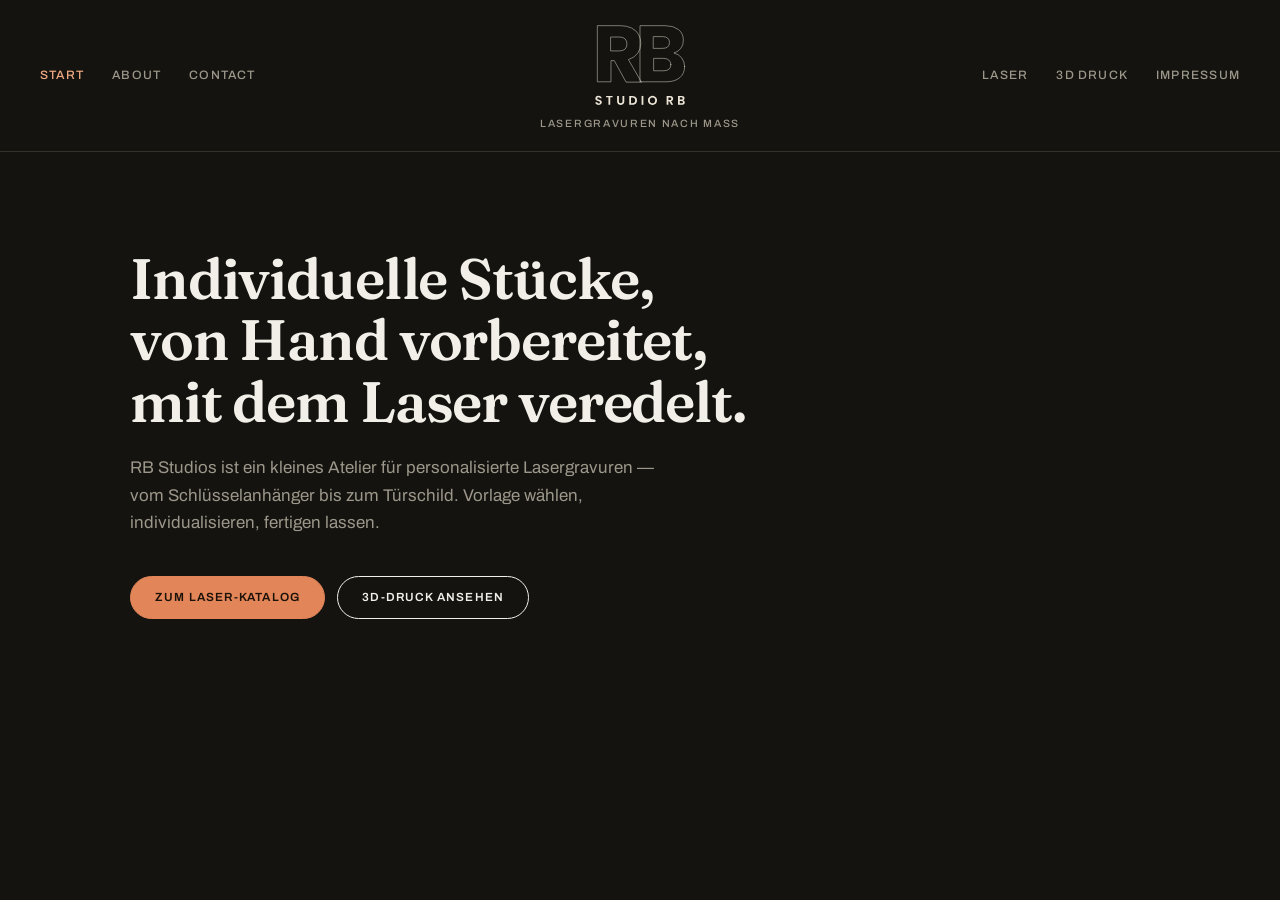
==== index.html @ 16dbaac5 "Switch to a fixed dark theme; use the stacked logo lockup in the header Dark was preferred over the " ====
<!doctype html>
<html lang="de">
<head>
  <meta charset="utf-8">
  <meta name="viewport" content="width=device-width, initial-scale=1">
  <link rel="icon" type="image/svg+xml" href="assets/logo/rb-studio-favicon.svg">
  <title>RB Studios — Lasergravuren nach Maß</title>
  <link rel="stylesheet" href="assets/css/style.css">
</head>
<body>
  <header class="site-header">
    <nav class="site-nav nav-left">
      <a href="index.html" aria-current="page">Start</a>
      <a href="about.html">About</a>
      <a href="contact.html">Contact</a>
    </nav>
    <div class="brand-block">
      <a class="brand" href="index.html">
        <img class="brand-logo" src="assets/logo/rb-studio-logo.svg" alt="Studio RB">
      </a>
      <span class="tagline">Lasergravuren nach Maß</span>
    </div>
    <nav class="site-nav nav-right">
      <a href="laser.html">Laser</a>
      <a href="3d-druck.html">3D Druck</a>
      <a href="impressum.html">Impressum</a>
    </nav>
  </header>

  <main class="home">
    <h1>Individuelle Stücke, von Hand vorbereitet, mit dem Laser veredelt.</h1>
    <p class="intro">RB Studios ist ein kleines Atelier für personalisierte Lasergravuren — vom Schlüsselanhänger bis zum Türschild. Vorlage wählen, individualisieren, fertigen lassen.</p>
    <div class="actions">
      <a class="btn primary" href="laser.html">Zum Laser-Katalog</a>
      <a class="btn" href="3d-druck.html">3D-Druck ansehen</a>
    </div>
  </main>

</body>
</html>
---- assets/css/style.css ----
@font-face {
  font-family: "Archivo";
  font-style: normal;
  font-weight: 400;
  font-display: swap;
  src: url("../fonts/archivo-400.woff2") format("woff2");
}
@font-face {
  font-family: "Archivo";
  font-style: normal;
  font-weight: 500;
  font-display: swap;
  src: url("../fonts/archivo-500.woff2") format("woff2");
}
@font-face {
  font-family: "Archivo";
  font-style: normal;
  font-weight: 600;
  font-display: swap;
  src: url("../fonts/archivo-600.woff2") format("woff2");
}
@font-face {
  font-family: "Fraunces";
  font-style: normal;
  font-weight: 600;
  font-display: swap;
  src: url("../fonts/fraunces-600.woff2") format("woff2");
}

:root {
  --bg: #14130F;
  --surface: #1C1A15;
  --surface-2: #24221B;
  --text: #F2EFE8;
  --text-muted: #9C978A;
  --border: #34312A;
  --accent: #E28558;
  --accent-ink: #F0AA84;
  --accent-contrast: #1A1108;

  --font-display: "Fraunces", ui-serif, Georgia, serif;
  --font-body: "Archivo", -apple-system, "Segoe UI", sans-serif;

  --radius-lg: 24px;
  --radius-md: 16px;
}

* { box-sizing: border-box; }

html, body {
  margin: 0;
  background: var(--bg);
  color: var(--text);
}

body {
  font-family: var(--font-body);
  font-size: 16px;
  line-height: 1.6;
  -webkit-font-smoothing: antialiased;
}

@media (prefers-reduced-motion: reduce) {
  * { transition: none !important; animation: none !important; }
}

a { color: var(--accent-ink); }

.site-header {
  display: grid;
  grid-template-columns: 1fr auto 1fr;
  align-items: center;
  gap: 16px;
  padding: 18px 40px;
  border-bottom: 1px solid var(--border);
}

.site-nav {
  display: flex;
  gap: 28px;
  list-style: none;
  margin: 0;
  padding: 0;
}

.site-nav.nav-left { justify-self: start; }
.site-nav.nav-right { justify-self: end; }

.site-nav a {
  font-family: var(--font-body);
  font-weight: 500;
  font-size: .76rem;
  text-transform: uppercase;
  letter-spacing: .1em;
  text-decoration: none;
  color: var(--text-muted);
  transition: color .15s ease;
}

.site-nav a:hover { color: var(--text); }
.site-nav a[aria-current="page"] { color: var(--accent-ink); }

.brand-block {
  justify-self: center;
  display: flex;
  flex-direction: column;
  align-items: center;
  gap: 6px;
}

.brand {
  display: block;
  line-height: 0;
}

.brand-logo {
  height: 92px;
  width: auto;
  display: block;
}

.tagline {
  font-family: var(--font-body);
  font-weight: 500;
  font-size: .66rem;
  text-transform: uppercase;
  letter-spacing: .16em;
  color: var(--text-muted);
}

@media (max-width: 760px) {
  .site-header {
    grid-template-columns: 1fr;
    justify-items: center;
    gap: 14px;
    padding: 24px;
  }
  .site-nav.nav-left, .site-nav.nav-right {
    justify-self: center;
    gap: 20px;
    flex-wrap: wrap;
    justify-content: center;
  }
}

main {
  max-width: 1100px;
  margin: 0 auto;
  padding: 64px 40px 100px;
}

/* ---------- home ---------- */
main.home {
  padding-top: 96px;
  padding-bottom: 120px;
}

.home h1 {
  font-family: var(--font-display);
  font-weight: 600;
  font-size: clamp(2.3rem, 1.8rem + 2.2vw, 3.6rem);
  line-height: 1.08;
  letter-spacing: -.02em;
  max-width: 17ch;
  margin: 0 0 22px;
  text-wrap: balance;
}

.home .intro {
  color: var(--text-muted);
  max-width: 54ch;
  font-size: 1.06rem;
  margin: 0 0 40px;
}

.home .actions {
  margin-top: 0;
  flex-wrap: wrap;
}

/* ---------- simple content pages ---------- */
main.page {
  max-width: 720px;
}

main.page h1 {
  font-family: var(--font-display);
  font-weight: 600;
  font-size: clamp(2rem, 1.7rem + 1.2vw, 2.6rem);
  letter-spacing: -.02em;
  margin: 0 0 24px;
}

main.page p {
  color: var(--text-muted);
  font-size: 1.02rem;
  max-width: 60ch;
  margin: 0 0 16px;
}

main.page .placeholder-note {
  margin-top: 32px;
  padding: 16px 20px;
  border-radius: var(--radius-md);
  background: var(--surface-2);
  color: var(--text-muted);
  font-size: .88rem;
}

/* ---------- catalog grid ---------- */
.catalog h1 {
  font-family: var(--font-display);
  font-weight: 600;
  font-size: clamp(2.1rem, 1.7rem + 1.6vw, 2.9rem);
  line-height: 1.08;
  letter-spacing: -.02em;
  margin: 0 0 14px;
  text-wrap: balance;
}

.catalog .intro {
  color: var(--text-muted);
  max-width: 52ch;
  font-size: 1.02rem;
  margin: 0 0 56px;
}

.product-grid {
  display: grid;
  grid-template-columns: repeat(auto-fit, minmax(250px, 1fr));
  column-gap: 32px;
  row-gap: 48px;
}

.product-card {
  display: flex;
  flex-direction: column;
}

.product-card .thumb {
  aspect-ratio: 5 / 4;
  width: 100%;
  display: block;
  background: var(--surface-2);
  object-fit: cover;
  border-radius: var(--radius-lg);
  margin-bottom: 18px;
  transition: opacity .2s ease;
}

.product-card:hover .thumb { opacity: .85; }

.product-card .body {
  display: flex;
  flex-direction: column;
  gap: 4px;
}

.product-card h2 {
  font-family: var(--font-body);
  font-weight: 600;
  font-size: 1.02rem;
  margin: 0;
  letter-spacing: -.01em;
}

.product-card .price {
  font-family: var(--font-body);
  font-weight: 500;
  font-size: .92rem;
  color: var(--accent-ink);
  font-variant-numeric: tabular-nums;
  margin: 0 0 4px;
}

.product-card .desc {
  color: var(--text-muted);
  font-size: .88rem;
  line-height: 1.5;
  margin: 0 0 16px;
}

/* ---------- buttons ---------- */
.btn {
  display: inline-flex;
  align-items: center;
  justify-content: center;
  align-self: flex-start;
  border: 1px solid var(--text);
  border-radius: 999px;
  padding: 11px 24px;
  font-family: var(--font-body);
  font-weight: 600;
  font-size: .74rem;
  text-transform: uppercase;
  letter-spacing: .1em;
  text-decoration: none;
  text-align: center;
  cursor: pointer;
  background: transparent;
  color: var(--text);
  transition: background .18s ease, color .18s ease, border-color .18s ease;
}

.btn:hover {
  background: var(--text);
  color: var(--bg);
}

.btn:focus-visible { outline: 2px solid var(--accent); outline-offset: 2px; }

.btn.primary {
  background: var(--accent);
  border-color: var(--accent);
  color: var(--accent-contrast);
}

.btn.primary:hover {
  background: var(--accent-ink);
  border-color: var(--accent-ink);
  color: var(--accent-contrast);
}

.btn:disabled {
  opacity: .45;
  cursor: not-allowed;
}

/* ---------- product / customizer page ---------- */
.back-link {
  display: inline-block;
  margin-bottom: 32px;
  font-family: var(--font-body);
  font-weight: 500;
  font-size: .78rem;
  letter-spacing: .04em;
  text-decoration: none;
  color: var(--text-muted);
}

.product-layout {
  display: grid;
  grid-template-columns: minmax(280px, 500px) 1fr;
  gap: 56px;
  align-items: start;
}

@media (max-width: 760px) {
  .product-layout { grid-template-columns: 1fr; }
}

.preview-panel {
  background: var(--surface);
  border: 1px solid var(--border);
  padding: 20px;
  border-radius: var(--radius-lg);
  overflow: hidden;
}

.preview-panel canvas {
  width: 100%;
  height: auto;
  display: block;
  background: var(--surface-2);
  border-radius: var(--radius-md);
}

.preview-caption {
  font-size: .82rem;
  color: var(--text-muted);
  line-height: 1.5;
  margin: 16px 4px 0;
}

.customizer-form h1 {
  font-family: var(--font-display);
  font-weight: 600;
  font-size: clamp(1.7rem, 1.4rem + 1vw, 2.2rem);
  letter-spacing: -.01em;
  margin: 0 0 6px;
}

.customizer-form .price {
  font-family: var(--font-body);
  font-weight: 500;
  color: var(--accent-ink);
  font-size: 1.05rem;
  margin: 0 0 36px;
}

.field {
  margin-bottom: 26px;
}

.field label {
  display: block;
  font-family: var(--font-body);
  font-size: .74rem;
  font-weight: 600;
  text-transform: uppercase;
  letter-spacing: .08em;
  color: var(--text-muted);
  margin-bottom: 10px;
}

.field .hint {
  display: block;
  font-size: .78rem;
  text-transform: none;
  letter-spacing: normal;
  color: var(--text-muted);
  font-weight: 400;
  margin-top: 6px;
}

.field input[type="text"] {
  width: 100%;
  padding: 13px 18px;
  border: 1.5px solid transparent;
  border-radius: var(--radius-md);
  background: var(--surface-2);
  color: var(--text);
  font-family: var(--font-body);
  font-size: 1rem;
  transition: border-color .15s ease;
}

.field input[type="text"]:focus-visible {
  outline: none;
  border-color: var(--accent);
}

.field input[type="file"] {
  width: 100%;
  padding: 12px 16px;
  border: 1.5px solid transparent;
  border-radius: var(--radius-md);
  background: var(--surface-2);
  color: var(--text);
  font-family: var(--font-body);
  font-size: .9rem;
}

.field input[type="file"]:focus-visible {
  outline: none;
  border-color: var(--accent);
}

.checkbox-field {
  display: flex;
  align-items: center;
  gap: 10px;
  margin: 28px 0;
  font-family: var(--font-body);
  font-size: .88rem;
  accent-color: var(--accent);
}

.actions {
  display: flex;
  gap: 12px;
  margin-top: 8px;
}
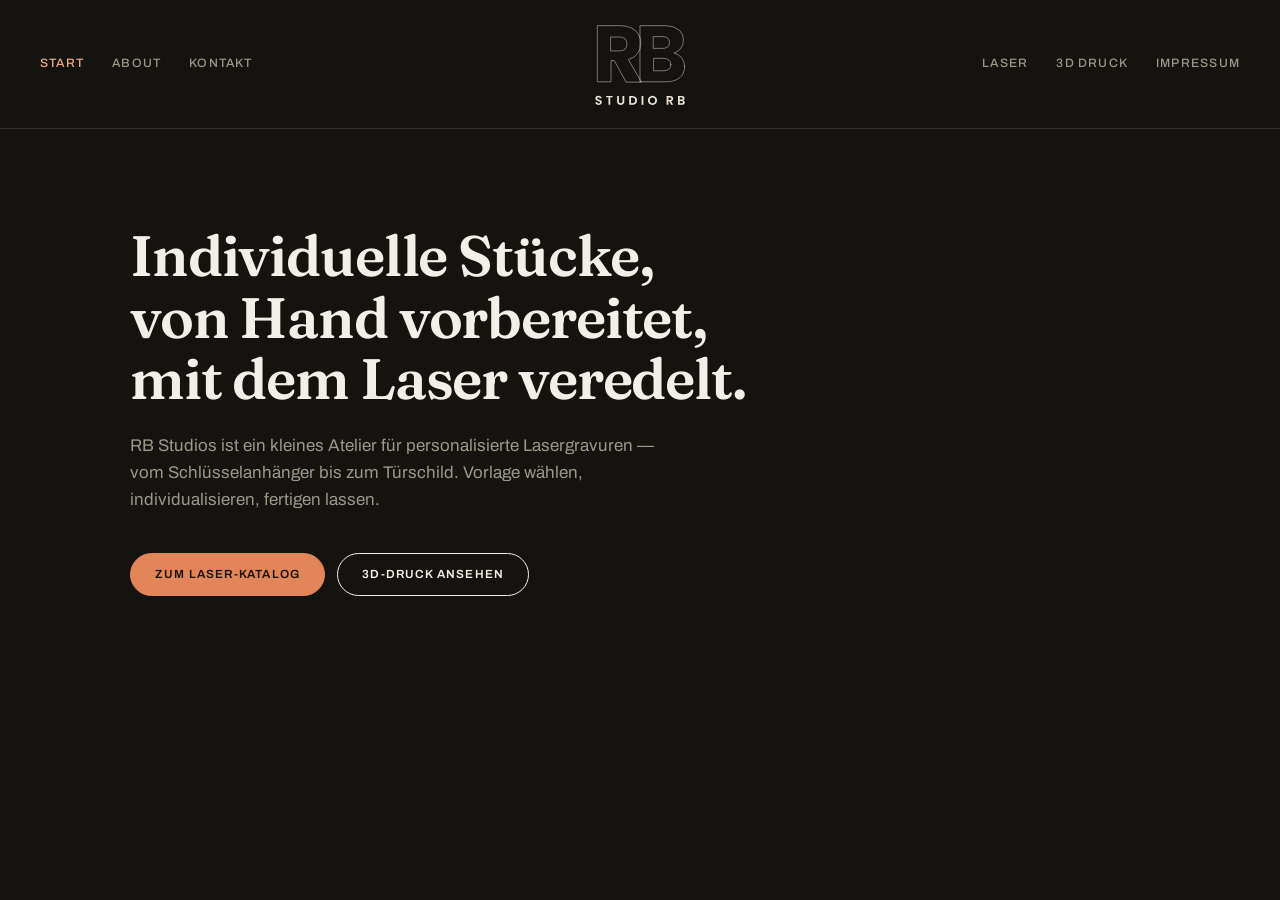
==== commit cb1470e4: "Add ordering flow, drop header tagline, rename Contact to Kontakt Product page gets a "Jetzt bestell" ====
--- a/index.html
+++ b/index.html
@@ -12,13 +12,12 @@
     <nav class="site-nav nav-left">
       <a href="index.html" aria-current="page">Start</a>
       <a href="about.html">About</a>
-      <a href="contact.html">Contact</a>
+      <a href="contact.html">Kontakt</a>
     </nav>
     <div class="brand-block">
       <a class="brand" href="index.html">
         <img class="brand-logo" src="assets/logo/rb-studio-logo.svg" alt="Studio RB">
       </a>
-      <span class="tagline">Lasergravuren nach Maß</span>
     </div>
     <nav class="site-nav nav-right">
       <a href="laser.html">Laser</a>
--- a/assets/css/style.css
+++ b/assets/css/style.css
@@ -207,6 +207,44 @@
   font-size: .88rem;
 }
 
+main.page .price {
+  font-family: var(--font-body);
+  font-weight: 500;
+  color: var(--accent-ink);
+  font-size: 1.1rem;
+  margin: 0 0 24px;
+}
+
+#order-values {
+  list-style: none;
+  margin: 0 0 28px;
+  padding: 0;
+  display: flex;
+  flex-direction: column;
+  gap: 14px;
+}
+
+#order-values li {
+  padding: 14px 18px;
+  background: var(--surface-2);
+  border-radius: var(--radius-md);
+  font-size: .95rem;
+}
+
+.order-thumb {
+  max-width: 200px;
+  border-radius: var(--radius-md);
+  margin-top: 8px;
+  display: block;
+}
+
+#order-confirmation:not([hidden]) {
+  display: flex;
+  flex-direction: column;
+  align-items: flex-start;
+  gap: 20px;
+}
+
 /* ---------- catalog grid ---------- */
 .catalog h1 {
   font-family: var(--font-display);
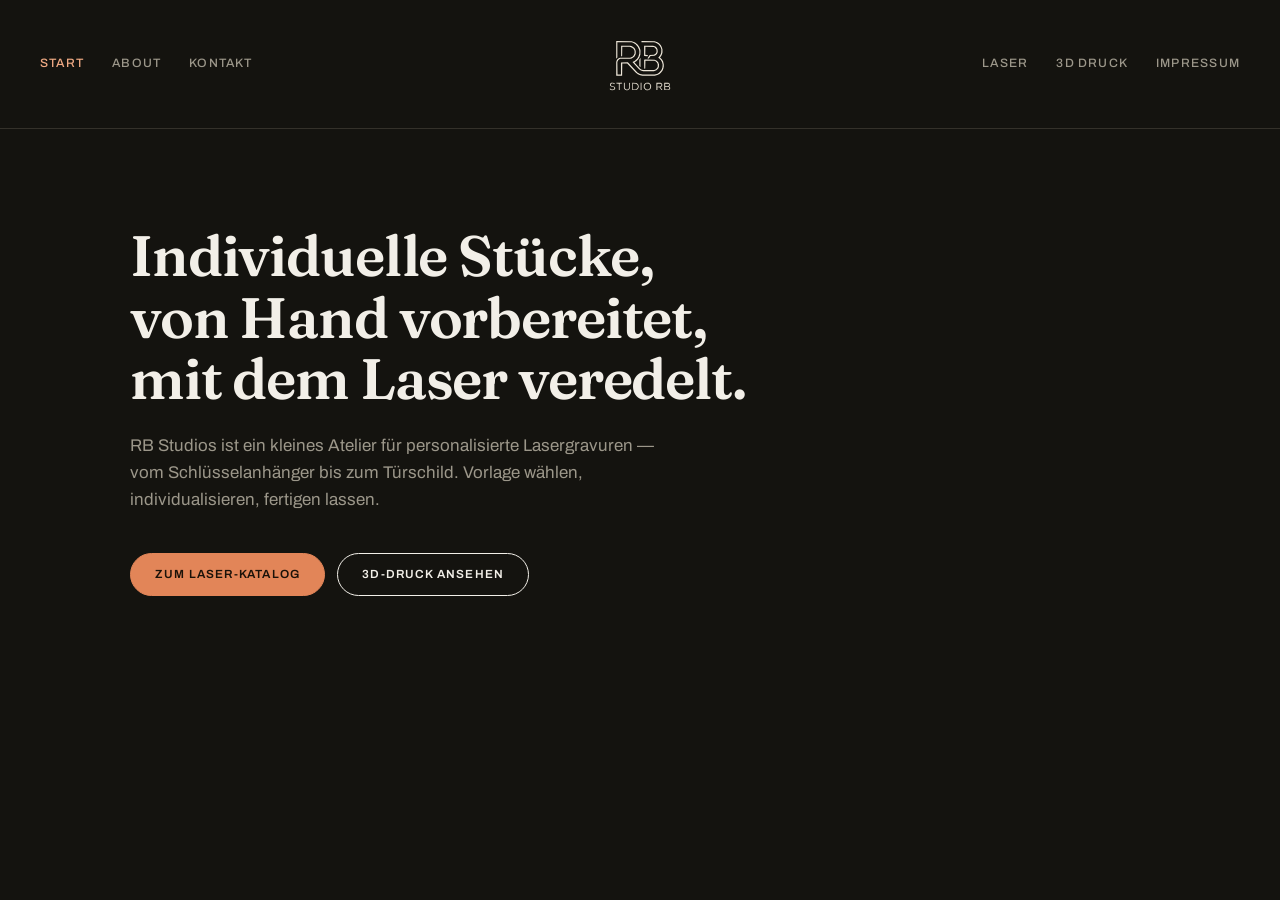
==== commit 67a2c100: "Add mobile hamburger menu, replacing the stacked mobile header On narrow screens the header now show" ====
--- a/index.html
+++ b/index.html
@@ -9,6 +9,9 @@
 </head>
 <body>
   <header class="site-header">
+    <button class="menu-toggle" id="menu-toggle" aria-label="Menü öffnen" aria-expanded="false">
+      <span></span><span></span><span></span>
+    </button>
     <nav class="site-nav nav-left">
       <a href="index.html" aria-current="page">Start</a>
       <a href="about.html">About</a>
@@ -24,6 +27,14 @@
       <a href="3d-druck.html">3D Druck</a>
       <a href="impressum.html">Impressum</a>
     </nav>
+    <nav class="mobile-nav" id="mobile-nav" hidden>
+      <a href="index.html" aria-current="page">Start</a>
+      <a href="about.html">About</a>
+      <a href="contact.html">Kontakt</a>
+      <a href="laser.html">Laser</a>
+      <a href="3d-druck.html">3D Druck</a>
+      <a href="impressum.html">Impressum</a>
+    </nav>
   </header>
 
   <main class="home">
@@ -35,5 +46,6 @@
     </div>
   </main>
 
+  <script src="assets/js/nav.js"></script>
 </body>
 </html>
--- a/assets/css/style.css
+++ b/assets/css/style.css
@@ -128,19 +128,65 @@
   color: var(--text-muted);
 }
 
+.menu-toggle {
+  display: none;
+  flex-direction: column;
+  justify-content: center;
+  gap: 5px;
+  width: 26px;
+  height: 26px;
+  border: none;
+  background: none;
+  padding: 0;
+  cursor: pointer;
+  justify-self: start;
+}
+
+.menu-toggle span {
+  display: block;
+  height: 2px;
+  width: 100%;
+  background: var(--text);
+  border-radius: 1px;
+}
+
+.mobile-nav {
+  display: none;
+}
+
 @media (max-width: 760px) {
   .site-header {
-    grid-template-columns: 1fr;
-    justify-items: center;
-    gap: 14px;
-    padding: 24px;
+    grid-template-columns: 26px 1fr 26px;
+    padding: 18px 20px;
   }
   .site-nav.nav-left, .site-nav.nav-right {
-    justify-self: center;
-    gap: 20px;
-    flex-wrap: wrap;
-    justify-content: center;
+    display: none;
   }
+  .menu-toggle {
+    display: flex;
+  }
+  .brand-logo {
+    height: 64px;
+  }
+  .mobile-nav:not([hidden]) {
+    grid-column: 1 / -1;
+    display: flex;
+    flex-direction: column;
+    border-bottom: 1px solid var(--border);
+    background: var(--surface);
+  }
+  .mobile-nav a {
+    padding: 16px 24px;
+    border-top: 1px solid var(--border);
+    text-decoration: none;
+    font-family: var(--font-body);
+    font-weight: 500;
+    font-size: .82rem;
+    text-transform: uppercase;
+    letter-spacing: .08em;
+    color: var(--text-muted);
+  }
+  .mobile-nav a[aria-current="page"] { color: var(--accent-ink); }
 }
 
 main {
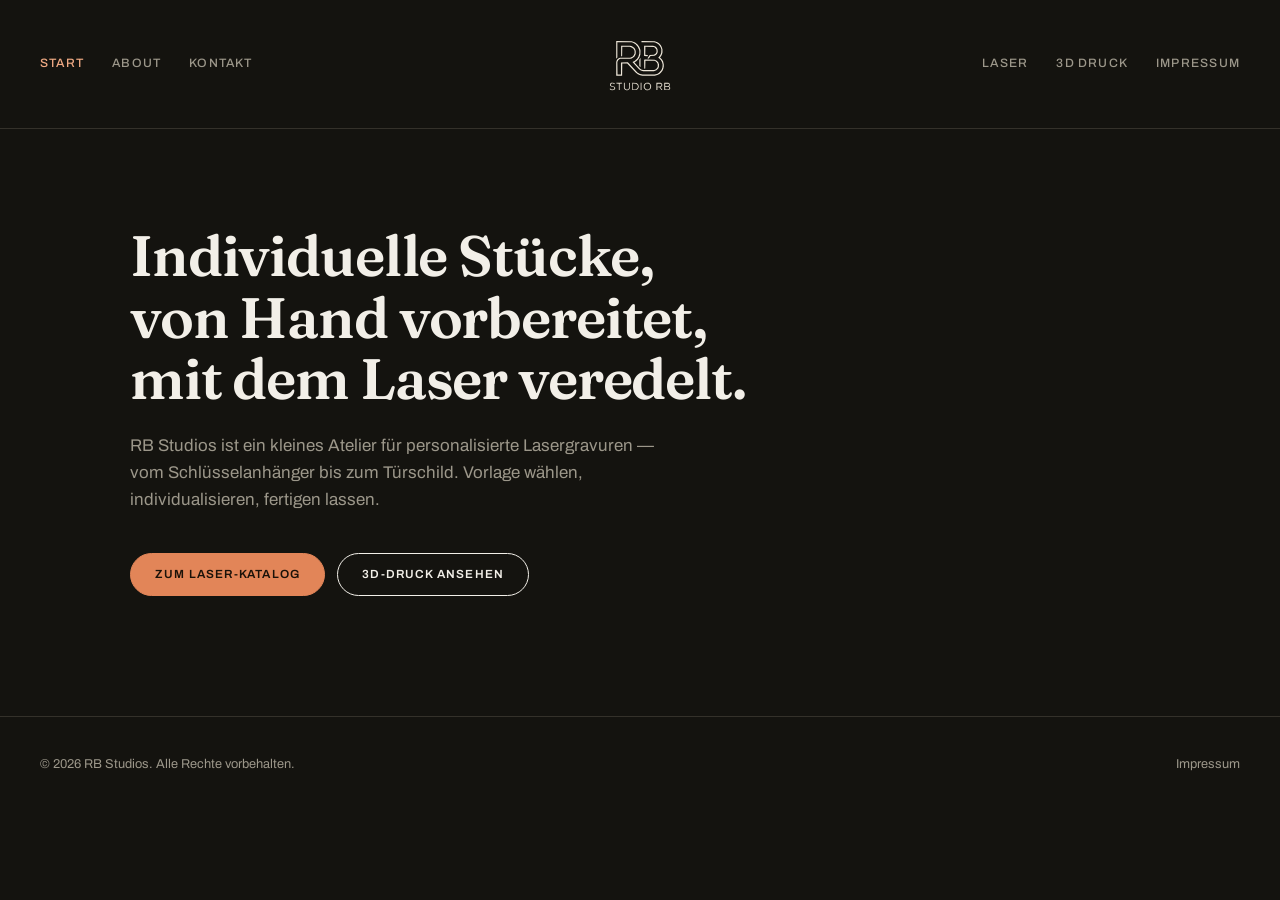
==== commit 768eb73a: "Make the header sticky and add a footer with copyright and Impressum link Header stays pinned while " ====
--- a/index.html
+++ b/index.html
@@ -46,6 +46,11 @@
     </div>
   </main>
 
+  <footer class="site-footer">
+    <p>&copy; <span id="copyright-year"></span> RB Studios. Alle Rechte vorbehalten.</p>
+    <a href="impressum.html">Impressum</a>
+  </footer>
+
   <script src="assets/js/nav.js"></script>
 </body>
 </html>
--- a/assets/css/style.css
+++ b/assets/css/style.css
@@ -73,6 +73,10 @@
   gap: 16px;
   padding: 18px 40px;
   border-bottom: 1px solid var(--border);
+  position: sticky;
+  top: 0;
+  z-index: 100;
+  background: var(--bg);
 }
 
 .site-nav {
@@ -244,6 +248,53 @@
   margin: 0 0 16px;
 }
 
+main.page .lede {
+  font-family: var(--font-display);
+  font-style: italic;
+  font-weight: 600;
+  font-size: 1.4rem;
+  color: var(--text);
+  line-height: 1.35;
+  max-width: 20ch;
+  margin: 0 0 32px;
+  text-wrap: balance;
+}
+
+main.page address {
+  font-style: normal;
+  color: var(--text-muted);
+  font-size: 1.02rem;
+  line-height: 1.6;
+  margin: 0 0 16px;
+}
+
+main.page h2 {
+  font-family: var(--font-body);
+  font-weight: 600;
+  font-size: 1.05rem;
+  color: var(--text);
+  letter-spacing: -.005em;
+  margin: 40px 0 10px;
+  padding-top: 24px;
+  border-top: 1px solid var(--border);
+}
+
+main.page h2:first-of-type {
+  margin-top: 32px;
+}
+
+main.page h3 {
+  font-family: var(--font-body);
+  font-weight: 600;
+  font-size: .92rem;
+  color: var(--text);
+  margin: 22px 0 8px;
+}
+
+main.page a {
+  color: var(--accent-ink);
+}
+
 main.page .placeholder-note {
   margin-top: 32px;
   padding: 16px 20px;
@@ -337,6 +388,7 @@
 .product-card .body {
   display: flex;
   flex-direction: column;
+  flex: 1;
   gap: 4px;
 }
 
@@ -362,6 +414,15 @@
   font-size: .88rem;
   line-height: 1.5;
   margin: 0 0 16px;
+  min-height: 3em;
+  display: -webkit-box;
+  -webkit-line-clamp: 2;
+  -webkit-box-orient: vertical;
+  overflow: hidden;
+}
+
+.product-card .btn {
+  margin-top: auto;
 }
 
 /* ---------- buttons ---------- */
@@ -422,6 +483,54 @@
   color: var(--text-muted);
 }
 
+.gallery {
+  margin-bottom: 40px;
+  max-width: 500px;
+}
+
+.gallery-main {
+  width: 100%;
+  aspect-ratio: 5 / 4;
+  object-fit: cover;
+  border-radius: var(--radius-lg);
+  background: var(--surface-2);
+  display: block;
+}
+
+.gallery-thumbs {
+  display: flex;
+  gap: 10px;
+  margin-top: 12px;
+  flex-wrap: wrap;
+}
+
+.gallery-thumb {
+  width: 64px;
+  height: 64px;
+  padding: 0;
+  border: 1.5px solid transparent;
+  border-radius: var(--radius-md);
+  overflow: hidden;
+  background: none;
+  cursor: pointer;
+}
+
+.gallery-thumb img {
+  width: 100%;
+  height: 100%;
+  object-fit: cover;
+  display: block;
+}
+
+.gallery-thumb.active {
+  border-color: var(--accent);
+}
+
+.empty-catalog {
+  color: var(--text-muted);
+  font-size: 1rem;
+}
+
 .product-layout {
   display: grid;
   grid-template-columns: minmax(280px, 500px) 1fr;
@@ -497,7 +606,10 @@
   margin-top: 6px;
 }
 
-.field input[type="text"] {
+.field input[type="text"],
+.field input[type="email"],
+.field textarea,
+.field select {
   width: 100%;
   padding: 13px 18px;
   border: 1.5px solid transparent;
@@ -509,7 +621,15 @@
   transition: border-color .15s ease;
 }
 
-.field input[type="text"]:focus-visible {
+.field textarea {
+  min-height: 140px;
+  resize: vertical;
+}
+
+.field input[type="text"]:focus-visible,
+.field input[type="email"]:focus-visible,
+.field textarea:focus-visible,
+.field select:focus-visible {
   outline: none;
   border-color: var(--accent);
 }
@@ -545,3 +665,61 @@
   gap: 12px;
   margin-top: 8px;
 }
+
+/* ---------- contact form ---------- */
+.contact-form {
+  max-width: 560px;
+  margin-top: 28px;
+}
+
+.form-row {
+  display: grid;
+  grid-template-columns: 1fr 1fr;
+  gap: 16px;
+}
+
+@media (max-width: 600px) {
+  .form-row {
+    grid-template-columns: 1fr;
+  }
+}
+
+.form-status {
+  margin-top: 24px;
+  padding: 14px 20px;
+  border-radius: var(--radius-md);
+  background: var(--surface-2);
+  color: var(--text-muted);
+  font-size: .88rem;
+  max-width: 560px;
+}
+
+/* ---------- footer ---------- */
+.site-footer {
+  border-top: 1px solid var(--border);
+  padding: 24px 40px;
+  display: flex;
+  align-items: center;
+  justify-content: space-between;
+  flex-wrap: wrap;
+  gap: 12px;
+  font-family: var(--font-body);
+  font-size: .8rem;
+  color: var(--text-muted);
+}
+
+.site-footer a {
+  color: var(--text-muted);
+  text-decoration: none;
+}
+
+.site-footer a:hover {
+  color: var(--text);
+}
+
+@media (max-width: 600px) {
+  .site-footer {
+    justify-content: center;
+    text-align: center;
+  }
+}
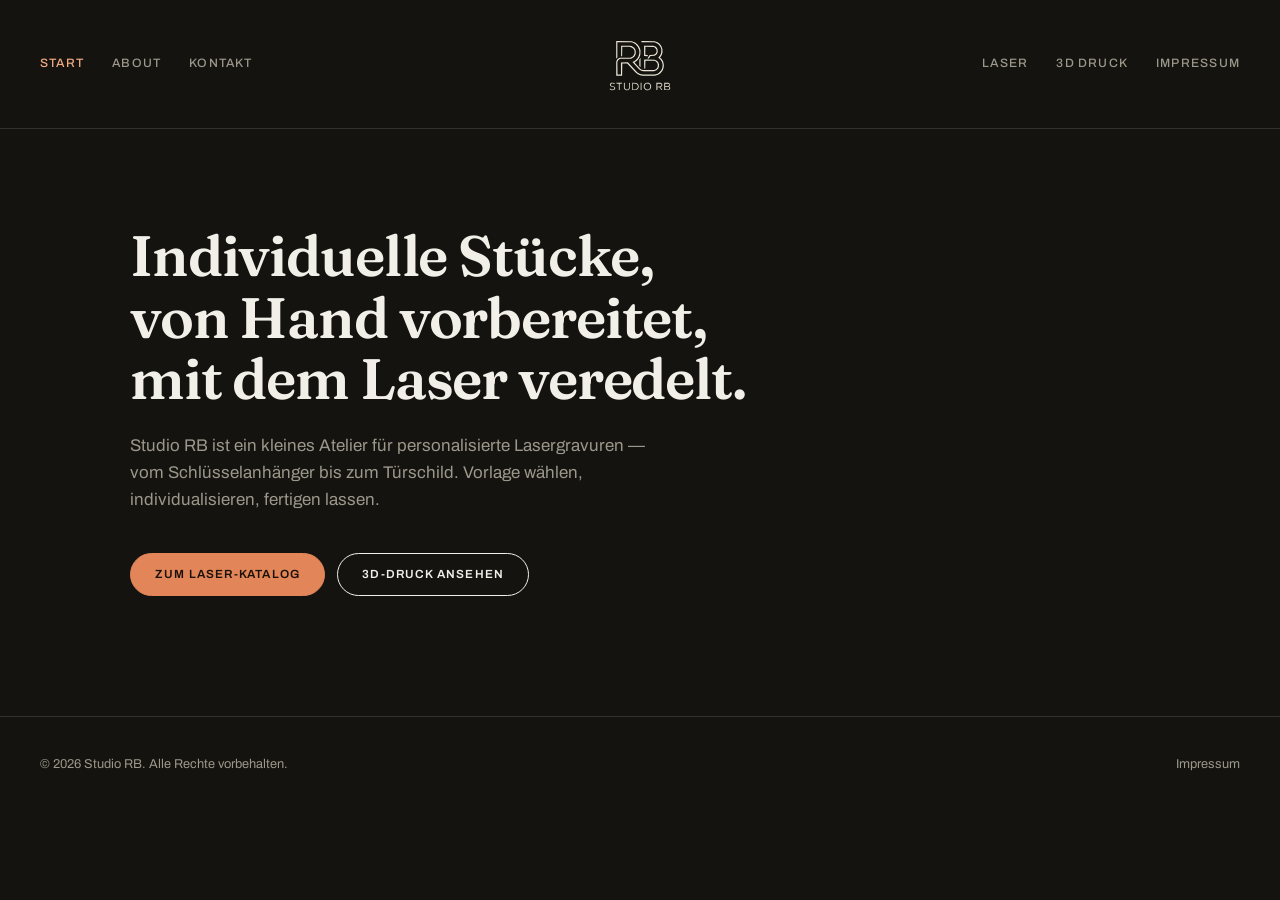
==== commit 064366b0: "Echte Laser-Produkte aus der Kalkulation importieren, Markenname korrigieren 8 echte Laser-Produkte " ====
--- a/index.html
+++ b/index.html
@@ -4,7 +4,7 @@
   <meta charset="utf-8">
   <meta name="viewport" content="width=device-width, initial-scale=1">
   <link rel="icon" type="image/svg+xml" href="assets/logo/rb-studio-favicon.svg">
-  <title>RB Studios — Lasergravuren nach Maß</title>
+  <title>Studio RB — Lasergravuren nach Maß</title>
   <link rel="stylesheet" href="assets/css/style.css">
 </head>
 <body>
@@ -39,7 +39,7 @@
 
   <main class="home">
     <h1>Individuelle Stücke, von Hand vorbereitet, mit dem Laser veredelt.</h1>
-    <p class="intro">RB Studios ist ein kleines Atelier für personalisierte Lasergravuren — vom Schlüsselanhänger bis zum Türschild. Vorlage wählen, individualisieren, fertigen lassen.</p>
+    <p class="intro">Studio RB ist ein kleines Atelier für personalisierte Lasergravuren — vom Schlüsselanhänger bis zum Türschild. Vorlage wählen, individualisieren, fertigen lassen.</p>
     <div class="actions">
       <a class="btn primary" href="laser.html">Zum Laser-Katalog</a>
       <a class="btn" href="3d-druck.html">3D-Druck ansehen</a>
@@ -47,7 +47,7 @@
   </main>
 
   <footer class="site-footer">
-    <p>&copy; <span id="copyright-year"></span> RB Studios. Alle Rechte vorbehalten.</p>
+    <p>&copy; <span id="copyright-year"></span> Studio RB. Alle Rechte vorbehalten.</p>
     <a href="impressum.html">Impressum</a>
   </footer>
 
--- a/assets/css/style.css
+++ b/assets/css/style.css
@@ -409,6 +409,16 @@
   margin: 0 0 4px;
 }
 
+.product-card .stock {
+  font-size: .78rem;
+  color: var(--text-muted);
+  margin: 0 0 10px;
+}
+
+.product-card .stock.out {
+  color: var(--accent-ink);
+}
+
 .product-card .desc {
   color: var(--text-muted);
   font-size: .88rem;
@@ -578,7 +588,42 @@
   font-weight: 500;
   color: var(--accent-ink);
   font-size: 1.05rem;
-  margin: 0 0 36px;
+  margin: 0 0 20px;
+  font-variant-numeric: tabular-nums;
+}
+
+.tier-table {
+  list-style: none;
+  margin: 0 0 20px;
+  padding: 0;
+  display: flex;
+  flex-direction: column;
+  gap: 6px;
+}
+
+.tier-table li {
+  display: flex;
+  justify-content: space-between;
+  padding: 9px 16px;
+  background: var(--surface-2);
+  border-radius: var(--radius-md);
+  font-size: .85rem;
+  color: var(--text-muted);
+  font-variant-numeric: tabular-nums;
+}
+
+.stock-note {
+  font-size: .82rem;
+  color: var(--text-muted);
+  margin: 0 0 24px;
+}
+
+.stock-note.out {
+  color: var(--accent-ink);
+}
+
+.qty-field input[type="number"] {
+  max-width: 120px;
 }
 
 .field {
@@ -608,6 +653,7 @@
 
 .field input[type="text"],
 .field input[type="email"],
+.field input[type="number"],
 .field textarea,
 .field select {
   width: 100%;
@@ -628,6 +674,7 @@
 
 .field input[type="text"]:focus-visible,
 .field input[type="email"]:focus-visible,
+.field input[type="number"]:focus-visible,
 .field textarea:focus-visible,
 .field select:focus-visible {
   outline: none;
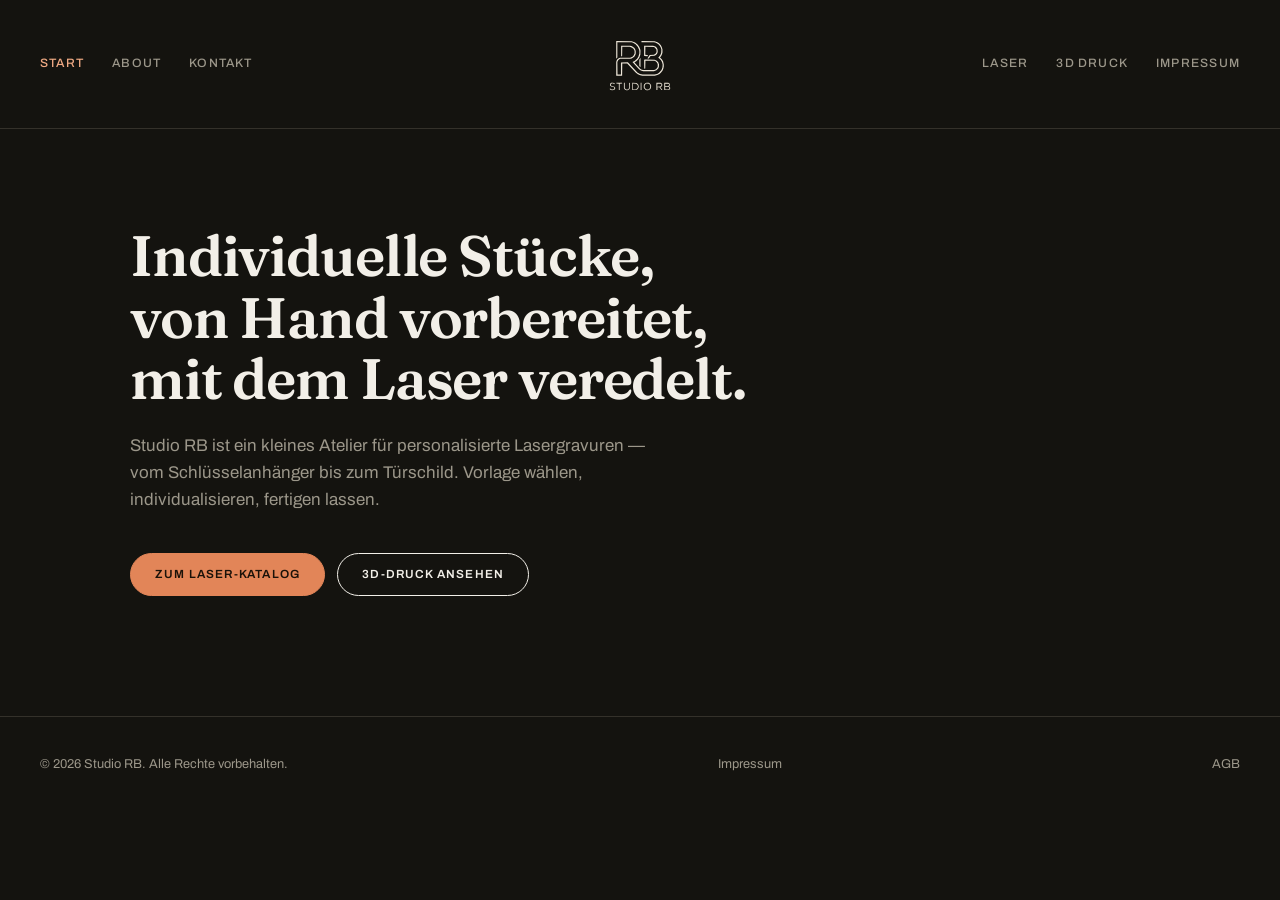
==== commit 8bb14f03: "AGB-Entwurf hinzufügen, im Footer aller Seiten verlinken Enthält Regelungen zu Vertragsschluss, Pers" ====
--- a/index.html
+++ b/index.html
@@ -49,6 +49,7 @@
   <footer class="site-footer">
     <p>&copy; <span id="copyright-year"></span> Studio RB. Alle Rechte vorbehalten.</p>
     <a href="impressum.html">Impressum</a>
+    <a href="agb.html">AGB</a>
   </footer>
 
   <script src="assets/js/nav.js"></script>
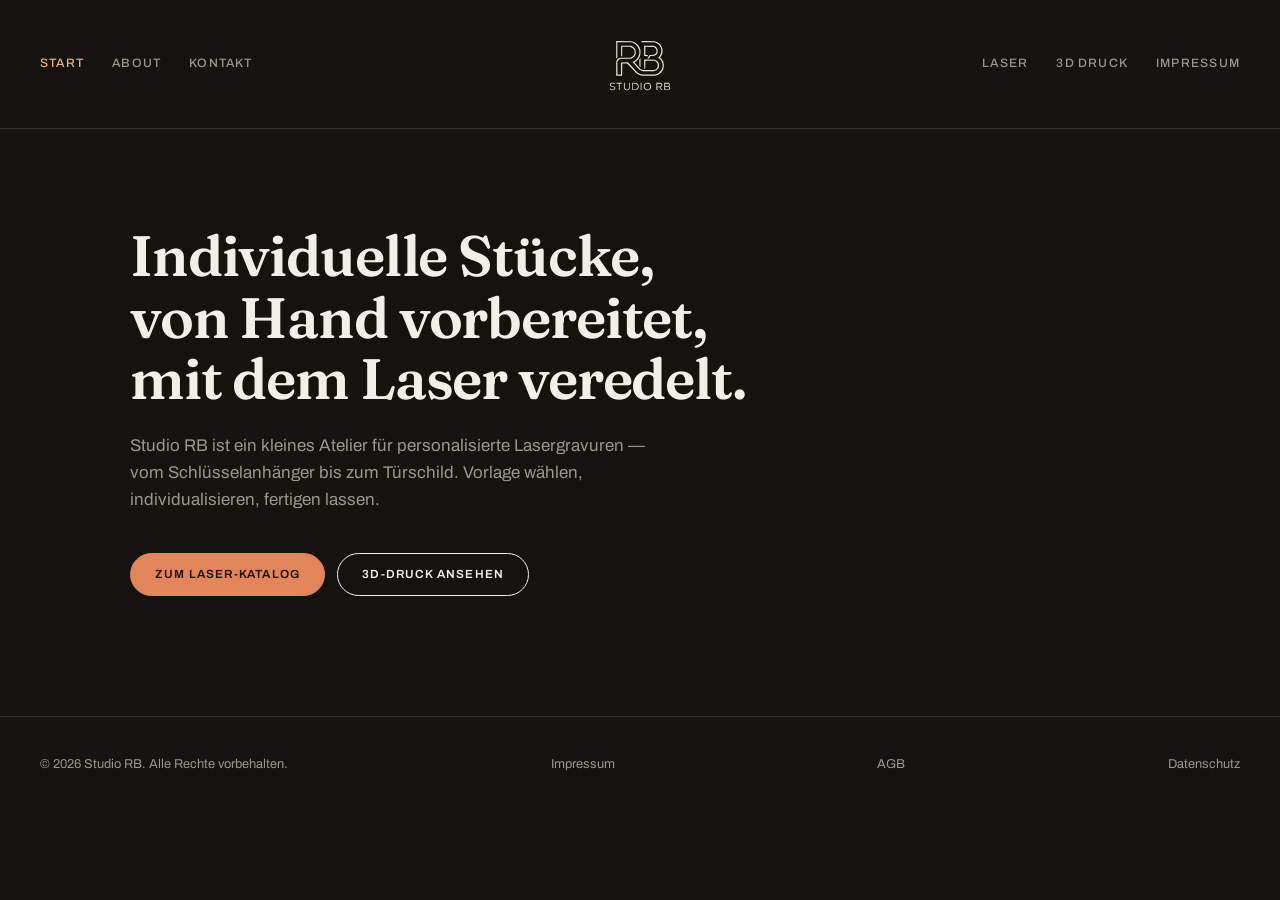
==== commit 523f742f: "KI-Bildvorschau (Google Gemini via Cloudflare Worker) und Datenschutzerklärung hinzufügen Neue Produ" ====
--- a/index.html
+++ b/index.html
@@ -50,6 +50,7 @@
     <p>&copy; <span id="copyright-year"></span> Studio RB. Alle Rechte vorbehalten.</p>
     <a href="impressum.html">Impressum</a>
     <a href="agb.html">AGB</a>
+    <a href="datenschutz.html">Datenschutz</a>
   </footer>
 
   <script src="assets/js/nav.js"></script>
--- a/assets/css/style.css
+++ b/assets/css/style.css
@@ -713,6 +713,76 @@
   margin-top: 8px;
 }
 
+/* ---------- KI-Vorschau ---------- */
+.ai-preview {
+  margin-top: 40px;
+  padding-top: 32px;
+  border-top: 1px solid var(--border);
+}
+
+.ai-preview h2 {
+  font-family: var(--font-display);
+  font-weight: 600;
+  font-size: 1.3rem;
+  margin: 0 0 20px;
+}
+
+.ai-status {
+  font-size: .85rem;
+  color: var(--text-muted);
+  margin: 14px 0 0;
+}
+
+.ai-status.error {
+  color: var(--accent-ink);
+}
+
+.ai-result {
+  margin-top: 20px;
+}
+
+.ai-result img {
+  width: 100%;
+  max-width: 420px;
+  border-radius: var(--radius-lg);
+  display: block;
+  margin-bottom: 16px;
+}
+
+.ai-refine {
+  margin-top: 20px;
+}
+
+.ai-refine label {
+  display: block;
+  font-family: var(--font-body);
+  font-size: .74rem;
+  font-weight: 600;
+  text-transform: uppercase;
+  letter-spacing: .08em;
+  color: var(--text-muted);
+  margin-bottom: 10px;
+}
+
+.ai-refine textarea {
+  width: 100%;
+  min-height: 90px;
+  padding: 13px 18px;
+  border: 1.5px solid transparent;
+  border-radius: var(--radius-md);
+  background: var(--surface-2);
+  color: var(--text);
+  font-family: var(--font-body);
+  font-size: 1rem;
+  resize: vertical;
+  margin-bottom: 14px;
+}
+
+.ai-refine textarea:focus-visible {
+  outline: none;
+  border-color: var(--accent);
+}
+
 /* ---------- contact form ---------- */
 .contact-form {
   max-width: 560px;
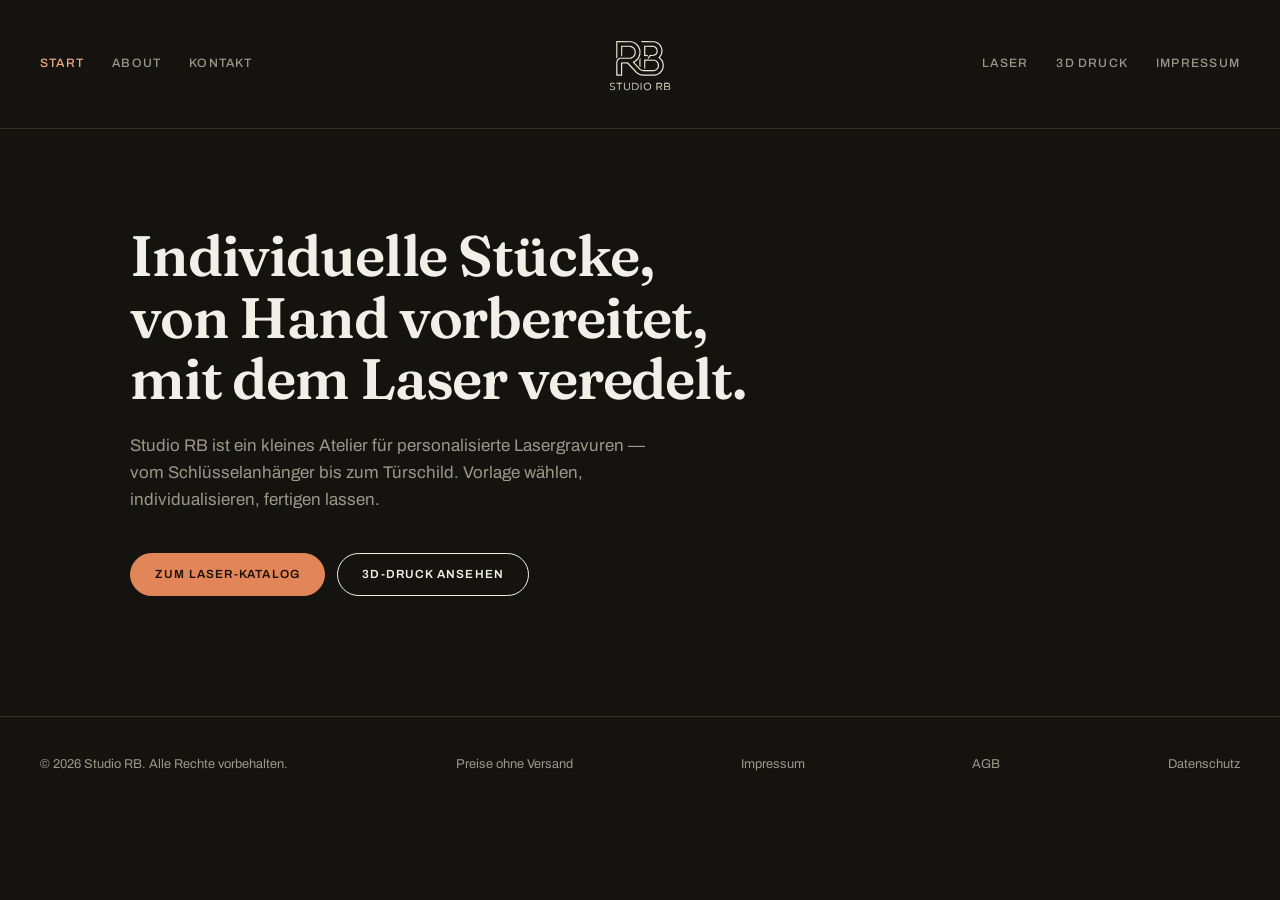
==== commit b2e7ffa9: "Fußzeile: Versandhinweis ergänzen, Produktbeschreibung auf Produktseite "Preise ohne Versand" steht " ====
--- a/index.html
+++ b/index.html
@@ -48,6 +48,7 @@
 
   <footer class="site-footer">
     <p>&copy; <span id="copyright-year"></span> Studio RB. Alle Rechte vorbehalten.</p>
+    <p class="footer-note">Preise ohne Versand</p>
     <a href="impressum.html">Impressum</a>
     <a href="agb.html">AGB</a>
     <a href="datenschutz.html">Datenschutz</a>
--- a/assets/css/style.css
+++ b/assets/css/style.css
@@ -62,6 +62,12 @@
 
 @media (prefers-reduced-motion: reduce) {
   * { transition: none !important; animation: none !important; }
+}
+
+/* Elemente mit eigenem "display" (Flex/Grid) würden sonst das
+   hidden-Attribut ignorieren, da Autor-Regeln die UA-Vorgabe schlagen. */
+[hidden] {
+  display: none !important;
 }
 
 a { color: var(--accent-ink); }
@@ -372,8 +378,12 @@
   flex-direction: column;
 }
 
+.product-card > a {
+  display: block;
+}
+
 .product-card .thumb {
-  aspect-ratio: 5 / 4;
+  aspect-ratio: 4 / 3;
   width: 100%;
   display: block;
   background: var(--surface-2);
@@ -493,14 +503,19 @@
   color: var(--text-muted);
 }
 
+.media-column {
+  display: flex;
+  flex-direction: column;
+  gap: 40px;
+}
+
 .gallery {
-  margin-bottom: 40px;
   max-width: 500px;
 }
 
 .gallery-main {
   width: 100%;
-  aspect-ratio: 5 / 4;
+  aspect-ratio: 4 / 3;
   object-fit: cover;
   border-radius: var(--radius-lg);
   background: var(--surface-2);
@@ -536,6 +551,13 @@
   border-color: var(--accent);
 }
 
+.gallery-hint {
+  font-size: .82rem;
+  color: var(--text-muted);
+  line-height: 1.5;
+  margin: 12px 4px 0;
+}
+
 .empty-catalog {
   color: var(--text-muted);
   font-size: 1rem;
@@ -560,7 +582,8 @@
   overflow: hidden;
 }
 
-.preview-panel canvas {
+.preview-panel canvas,
+.preview-panel img {
   width: 100%;
   height: auto;
   display: block;
@@ -581,6 +604,14 @@
   font-size: clamp(1.7rem, 1.4rem + 1vw, 2.2rem);
   letter-spacing: -.01em;
   margin: 0 0 6px;
+}
+
+.customizer-form .product-desc {
+  font-family: var(--font-body);
+  color: var(--text-muted);
+  font-size: .95rem;
+  line-height: 1.5;
+  margin: 0 0 16px;
 }
 
 .customizer-form .price {
@@ -697,16 +728,6 @@
   border-color: var(--accent);
 }
 
-.checkbox-field {
-  display: flex;
-  align-items: center;
-  gap: 10px;
-  margin: 28px 0;
-  font-family: var(--font-body);
-  font-size: .88rem;
-  accent-color: var(--accent);
-}
-
 .actions {
   display: flex;
   gap: 12px;
@@ -720,11 +741,32 @@
   border-top: 1px solid var(--border);
 }
 
-.ai-preview h2 {
-  font-family: var(--font-display);
-  font-weight: 600;
-  font-size: 1.3rem;
-  margin: 0 0 20px;
+.ai-preview #ai-generate-btn {
+  margin-bottom: 24px;
+}
+
+.ai-hint {
+  margin: -4px 0 4px;
+}
+
+.ai-hint summary {
+  cursor: pointer;
+  font-size: .82rem;
+  color: var(--text-muted);
+  text-decoration: underline;
+  text-underline-offset: 3px;
+}
+
+.ai-hint summary::marker,
+.ai-hint summary::-webkit-details-marker {
+  color: var(--accent-ink);
+}
+
+.ai-hint p {
+  margin: 10px 0 0;
+  font-size: .82rem;
+  color: var(--text-muted);
+  line-height: 1.6;
 }
 
 .ai-status {
@@ -739,14 +781,6 @@
 
 .ai-result {
   margin-top: 20px;
-}
-
-.ai-result img {
-  width: 100%;
-  max-width: 420px;
-  border-radius: var(--radius-lg);
-  display: block;
-  margin-bottom: 16px;
 }
 
 .ai-refine {
@@ -783,6 +817,33 @@
   border-color: var(--accent);
 }
 
+/* ---------- Zusatzprodukte ---------- */
+.related-products {
+  margin-top: 40px;
+  padding-top: 32px;
+  border-top: 1px solid var(--border);
+}
+
+.related-products h2 {
+  font-family: var(--font-display);
+  font-weight: 600;
+  font-size: 1.3rem;
+  margin: 0 0 16px;
+}
+
+.related-products ul {
+  list-style: none;
+  margin: 0;
+  padding: 0;
+  display: flex;
+  flex-direction: column;
+  gap: 10px;
+}
+
+.related-products a {
+  color: var(--accent-ink);
+}
+
 /* ---------- contact form ---------- */
 .contact-form {
   max-width: 560px;
@@ -811,6 +872,28 @@
   max-width: 560px;
 }
 
+.form-status.error {
+  color: var(--accent-ink);
+}
+
+/* ---------- 3D-Druck-Preisanfrage ---------- */
+.print-request {
+  margin-top: 72px;
+  padding-top: 40px;
+  border-top: 1px solid var(--border);
+}
+
+.print-request h2 {
+  font-family: var(--font-display);
+  font-weight: 600;
+  font-size: clamp(1.5rem, 1.3rem + .8vw, 1.9rem);
+  margin: 0 0 10px;
+}
+
+.print-request .intro {
+  margin: 0 0 28px;
+}
+
 /* ---------- footer ---------- */
 .site-footer {
   border-top: 1px solid var(--border);
